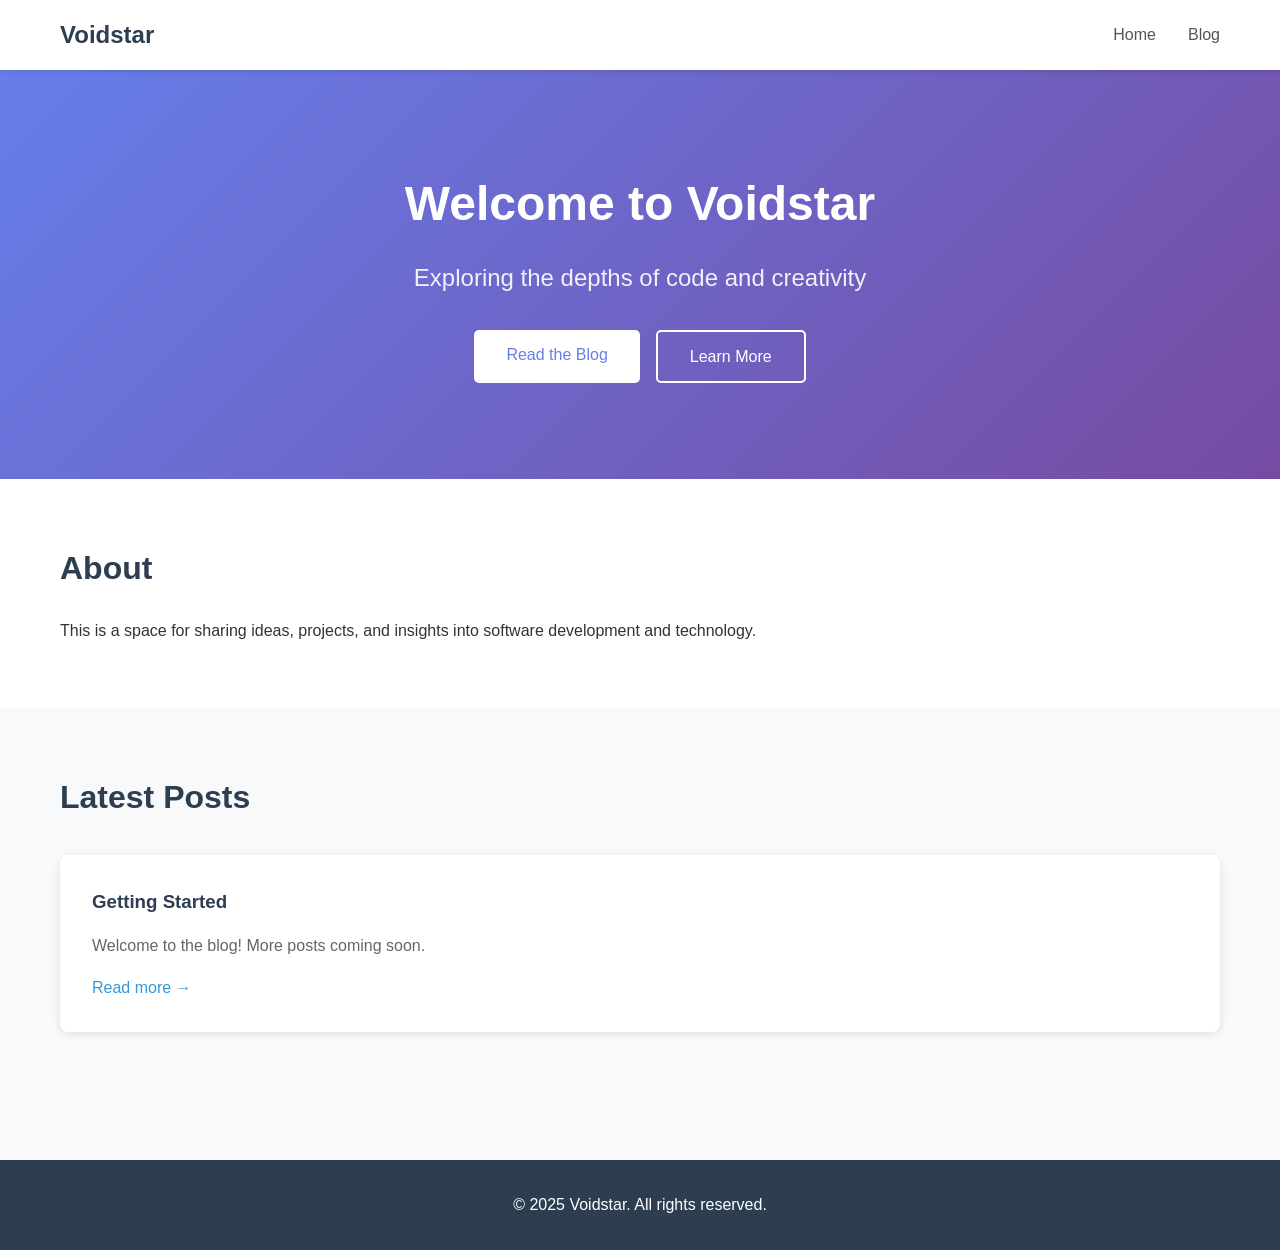
==== index.html @ 326be82d "Add simple landing page and blog page - Created index.html with hero section, about section, and lat" ====
<!DOCTYPE html>
<html lang="en">
<head>
    <meta charset="UTF-8">
    <meta name="viewport" content="width=device-width, initial-scale=1.0">
    <title>Voidstar - Home</title>
    <link rel="stylesheet" href="styles.css">
</head>
<body>
    <nav class="navbar">
        <div class="container">
            <a href="index.html" class="logo">Voidstar</a>
            <ul class="nav-links">
                <li><a href="index.html">Home</a></li>
                <li><a href="blog.html">Blog</a></li>
            </ul>
        </div>
    </nav>

    <main>
        <section class="hero">
            <div class="container">
                <h1>Welcome to Voidstar</h1>
                <p class="subtitle">Exploring the depths of code and creativity</p>
                <div class="cta-buttons">
                    <a href="blog.html" class="btn btn-primary">Read the Blog</a>
                    <a href="#about" class="btn btn-secondary">Learn More</a>
                </div>
            </div>
        </section>

        <section id="about" class="section">
            <div class="container">
                <h2>About</h2>
                <p>This is a space for sharing ideas, projects, and insights into software development and technology.</p>
            </div>
        </section>

        <section class="section section-alt">
            <div class="container">
                <h2>Latest Posts</h2>
                <div class="post-grid">
                    <div class="post-card">
                        <h3>Getting Started</h3>
                        <p>Welcome to the blog! More posts coming soon.</p>
                        <a href="blog.html" class="read-more">Read more →</a>
                    </div>
                </div>
            </div>
        </section>
    </main>

    <footer>
        <div class="container">
            <p>&copy; 2025 Voidstar. All rights reserved.</p>
        </div>
    </footer>
</body>
</html>
---- styles.css ----
/* Reset and Base Styles */
* {
    margin: 0;
    padding: 0;
    box-sizing: border-box;
}

body {
    font-family: -apple-system, BlinkMacSystemFont, 'Segoe UI', Roboto, Oxygen, Ubuntu, Cantarell, sans-serif;
    line-height: 1.6;
    color: #333;
    background-color: #f8f9fa;
}

.container {
    max-width: 1200px;
    margin: 0 auto;
    padding: 0 20px;
}

/* Navigation */
.navbar {
    background-color: #fff;
    box-shadow: 0 2px 4px rgba(0,0,0,0.1);
    padding: 1rem 0;
    position: sticky;
    top: 0;
    z-index: 100;
}

.navbar .container {
    display: flex;
    justify-content: space-between;
    align-items: center;
}

.logo {
    font-size: 1.5rem;
    font-weight: bold;
    color: #2c3e50;
    text-decoration: none;
}

.nav-links {
    display: flex;
    list-style: none;
    gap: 2rem;
}

.nav-links a {
    color: #555;
    text-decoration: none;
    transition: color 0.3s;
}

.nav-links a:hover {
    color: #3498db;
}

/* Hero Section */
.hero {
    background: linear-gradient(135deg, #667eea 0%, #764ba2 100%);
    color: white;
    padding: 6rem 0;
    text-align: center;
}

.hero h1 {
    font-size: 3rem;
    margin-bottom: 1rem;
}

.hero .subtitle {
    font-size: 1.5rem;
    margin-bottom: 2rem;
    opacity: 0.9;
}

/* Buttons */
.cta-buttons {
    display: flex;
    gap: 1rem;
    justify-content: center;
    flex-wrap: wrap;
}

.btn {
    display: inline-block;
    padding: 0.75rem 2rem;
    border-radius: 5px;
    text-decoration: none;
    font-weight: 500;
    transition: transform 0.3s, box-shadow 0.3s;
}

.btn:hover {
    transform: translateY(-2px);
    box-shadow: 0 4px 12px rgba(0,0,0,0.15);
}

.btn-primary {
    background-color: white;
    color: #667eea;
}

.btn-secondary {
    background-color: transparent;
    color: white;
    border: 2px solid white;
}

/* Sections */
.section {
    padding: 4rem 0;
    background-color: #fff;
}

.section-alt {
    background-color: #f8f9fa;
}

.section h2 {
    font-size: 2rem;
    margin-bottom: 1.5rem;
    color: #2c3e50;
}

.section .subtitle {
    font-size: 1.25rem;
    color: #666;
    margin-bottom: 2rem;
}

/* Post Grid */
.post-grid {
    display: grid;
    grid-template-columns: repeat(auto-fit, minmax(300px, 1fr));
    gap: 2rem;
    margin-top: 2rem;
}

.post-card {
    background: white;
    padding: 2rem;
    border-radius: 8px;
    box-shadow: 0 2px 8px rgba(0,0,0,0.1);
    transition: transform 0.3s, box-shadow 0.3s;
}

.post-card:hover {
    transform: translateY(-4px);
    box-shadow: 0 4px 16px rgba(0,0,0,0.15);
}

.post-card h3 {
    color: #2c3e50;
    margin-bottom: 1rem;
}

.post-card p {
    color: #666;
    margin-bottom: 1rem;
}

.read-more {
    color: #3498db;
    text-decoration: none;
    font-weight: 500;
}

.read-more:hover {
    text-decoration: underline;
}

/* Blog Page */
.blog-container {
    max-width: 800px;
}

.blog-post {
    background: white;
    padding: 2rem;
    margin-bottom: 2rem;
    border-radius: 8px;
    box-shadow: 0 2px 8px rgba(0,0,0,0.1);
}

.post-header {
    margin-bottom: 1.5rem;
    padding-bottom: 1rem;
    border-bottom: 1px solid #e9ecef;
}

.post-header h2 {
    margin-bottom: 0.5rem;
}

.post-meta {
    color: #666;
    font-size: 0.9rem;
}

.post-content {
    color: #444;
}

.post-content p {
    margin-bottom: 1rem;
}

.post-content ul {
    margin-left: 2rem;
    margin-bottom: 1rem;
}

.post-content code {
    background-color: #f4f4f4;
    padding: 2px 6px;
    border-radius: 3px;
    font-family: 'Courier New', monospace;
    font-size: 0.9em;
}

/* Footer */
footer {
    background-color: #2c3e50;
    color: white;
    text-align: center;
    padding: 2rem 0;
    margin-top: 4rem;
}

/* Responsive Design */
@media (max-width: 768px) {
    .hero h1 {
        font-size: 2rem;
    }

    .hero .subtitle {
        font-size: 1.2rem;
    }

    .nav-links {
        gap: 1rem;
    }

    .post-grid {
        grid-template-columns: 1fr;
    }
}
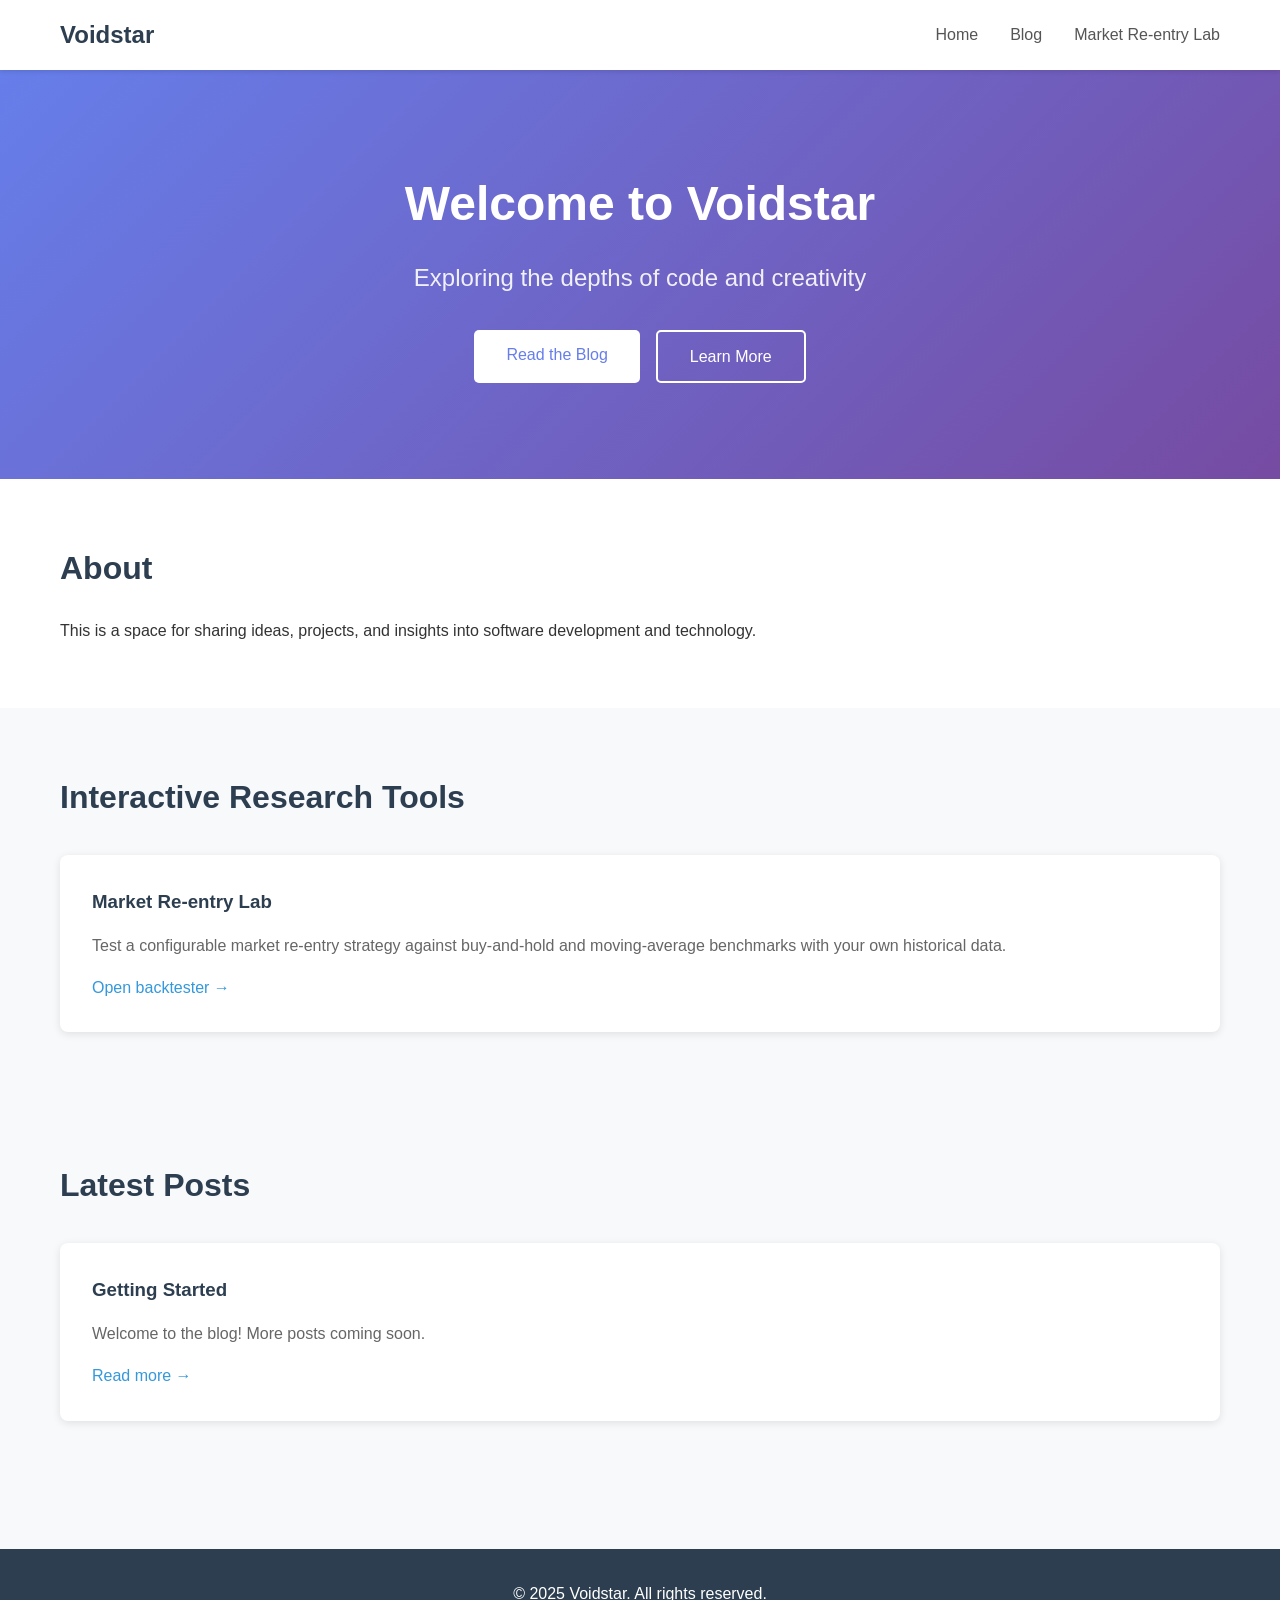
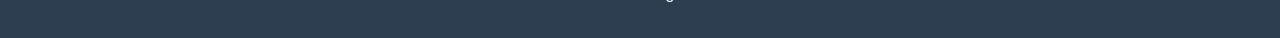
==== commit 275e6244: "Add Market Re-entry Lab backtesting tool" ====
--- a/index.html
+++ b/index.html
@@ -13,6 +13,7 @@
             <ul class="nav-links">
                 <li><a href="index.html">Home</a></li>
                 <li><a href="blog.html">Blog</a></li>
+                <li><a href="market-reentry/">Market Re-entry Lab</a></li>
             </ul>
         </div>
     </nav>
@@ -38,6 +39,19 @@
 
         <section class="section section-alt">
             <div class="container">
+                <h2>Interactive Research Tools</h2>
+                <div class="post-grid">
+                    <div class="post-card">
+                        <h3>Market Re-entry Lab</h3>
+                        <p>Test a configurable market re-entry strategy against buy-and-hold and moving-average benchmarks with your own historical data.</p>
+                        <a href="market-reentry/" class="read-more">Open backtester →</a>
+                    </div>
+                </div>
+            </div>
+        </section>
+
+        <section class="section section-alt">
+            <div class="container">
                 <h2>Latest Posts</h2>
                 <div class="post-grid">
                     <div class="post-card">
